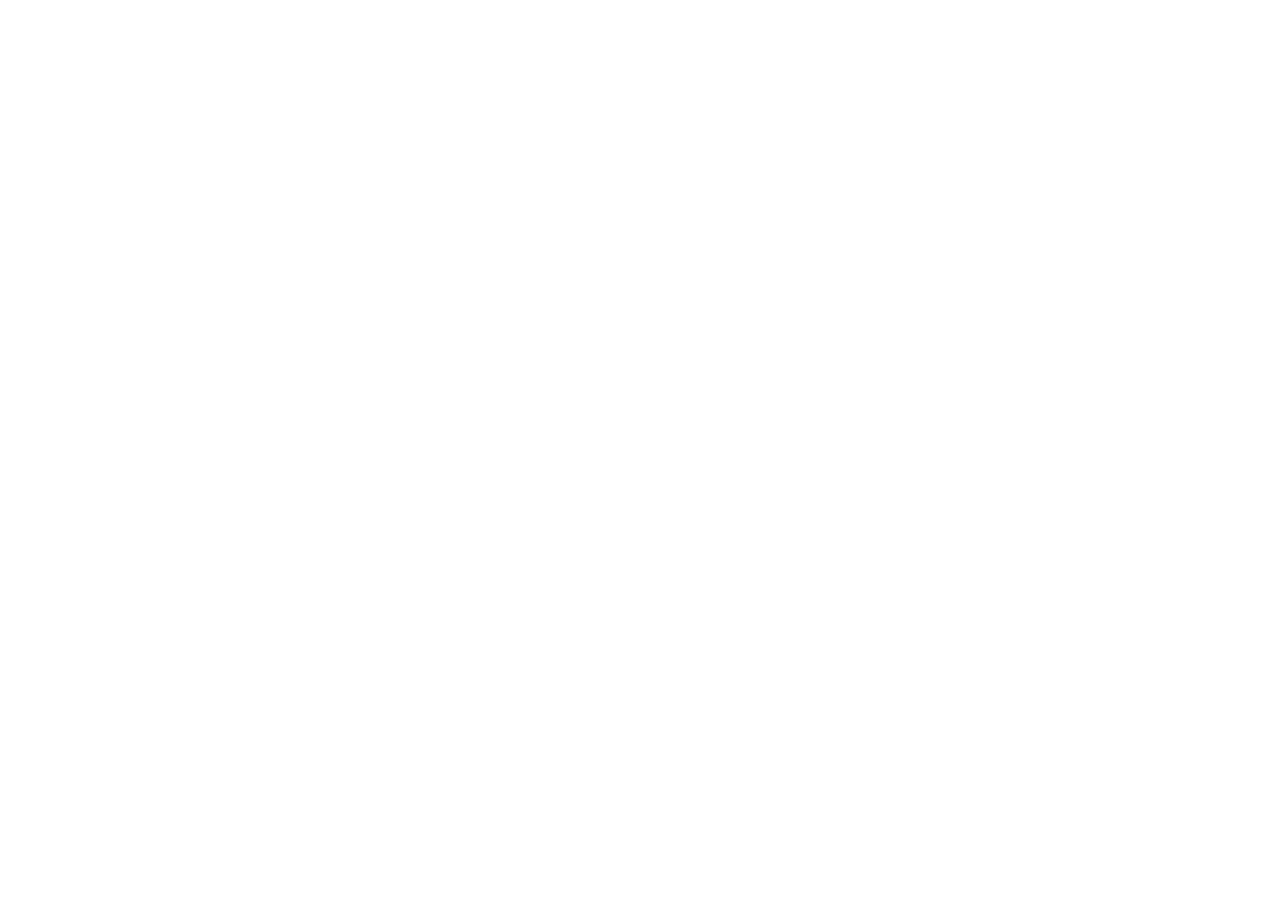
==== index.html @ 35b01867 "Creating the landing page structure" ====
<!DOCTYPE html>
<html lang="en">
  <head>
    <meta charset="UTF-8" />
    <meta http-equiv="X-UA-Compatible" content="IE=edge" />
    <meta name="viewport" content="width=device-width, initial-scale=1.0" />
    <link
      href="https://fonts.googleapis.com/css2?family=Raleway:wght@700&family=Oleo+Script:wght@700&family=Quicksand:wght@300;500&display=swap"
      rel="stylesheet"
    />
    <link rel="stylesheet" href="styles.css" />
    <title>Travel Goals</title>
  </head>
  <body>
    <header>
      <nav></nav>
    </header>
    <main>
      <section></section>
      <section></section>
    </main>
    <footer></footer>
  </body>
</html>
---- styles.css ----
*,
*:before,
*:after {
  box-sizing: border-box;
  margin: 0;
  padding: 0;
}

html {
  font-size: 62.5%;
}

body {
  font-family: "Oleo Script", serif;
  /* font-family: "Raleway", sans-serif; */
}
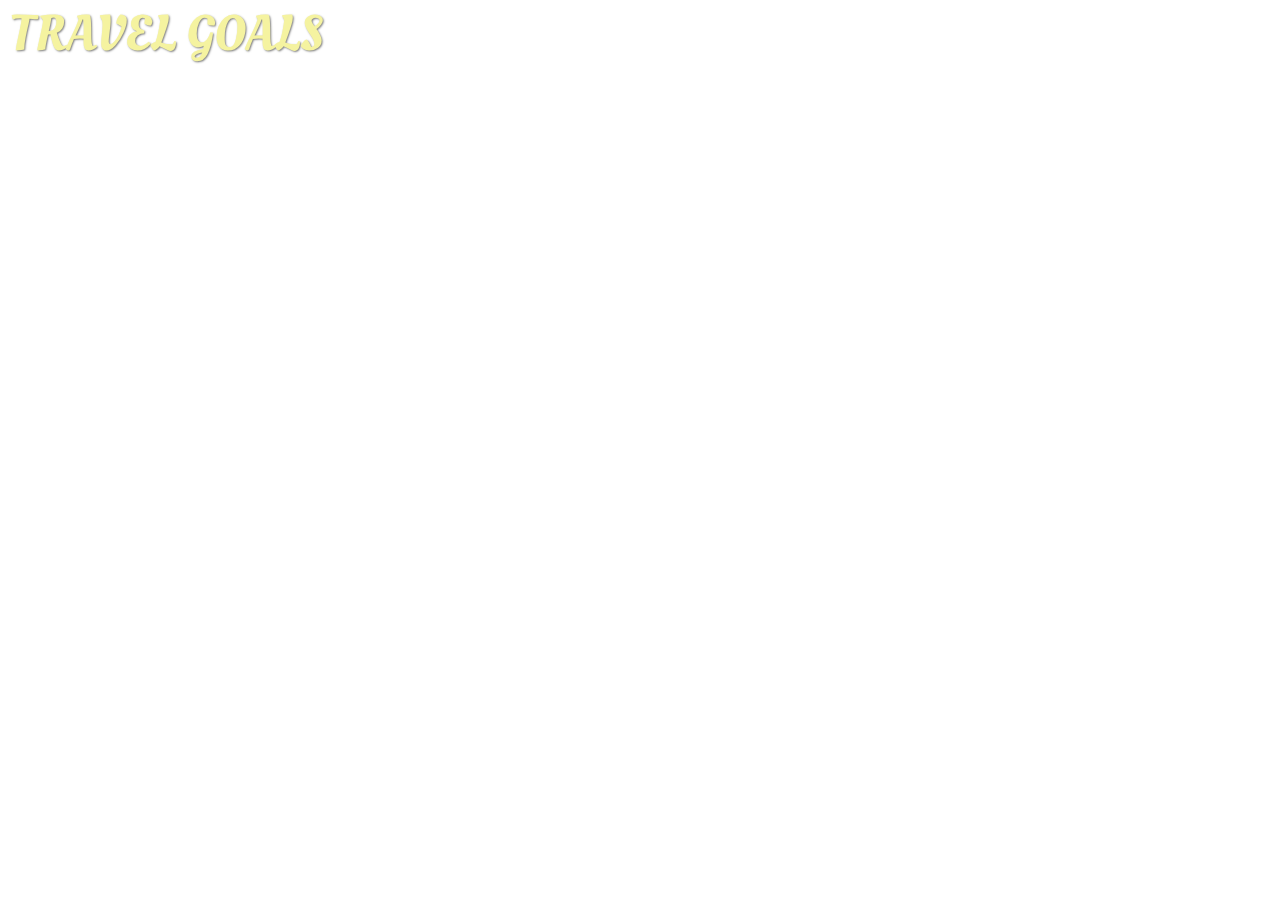
==== commit 937a0399: "Add the page logo" ====
--- a/index.html
+++ b/index.html
@@ -8,11 +8,15 @@
       href="https://fonts.googleapis.com/css2?family=Raleway:wght@700&family=Oleo+Script:wght@700&family=Quicksand:wght@300;500&display=swap"
       rel="stylesheet"
     />
-    <link rel="stylesheet" href="styles.css" />
+    <link rel="stylesheet" href="/shared.css" />
+    <link rel="stylesheet" href="/styles.css" />
     <title>Travel Goals</title>
   </head>
   <body>
     <header>
+      <div id="page-logo">
+        <a href="/index.html">Travel Goals</a>
+      </div>
       <nav></nav>
     </header>
     <main>
--- a/shared.css
+++ b/shared.css
@@ -0,0 +1,27 @@
+*,
+*:before,
+*:after {
+  box-sizing: border-box;
+  margin: 0;
+  padding: 0;
+}
+
+html {
+  font-size: 62.5%;
+}
+
+body {
+  font-family: "Quicksand", sans-serif;
+  /* font-family: "Raleway", sans-serif; */
+}
+
+#page-logo a:link,
+#page-logo a:visited {
+  padding: 1rem;
+  font-family: "Oleo Script", sans-serif;
+  color: rgb(245, 243, 160);
+  font-size: 5rem;
+  text-decoration: none;
+  text-transform: uppercase;
+  text-shadow: 1px 1px 2px rgba(0, 0, 0, 0.5);
+}
--- a/styles.css
+++ b/styles.css
@@ -1,16 +1 @@
-*,
-*:before,
-*:after {
-  box-sizing: border-box;
-  margin: 0;
-  padding: 0;
-}
 
-html {
-  font-size: 62.5%;
-}
-
-body {
-  font-family: "Oleo Script", serif;
-  /* font-family: "Raleway", sans-serif; */
-}
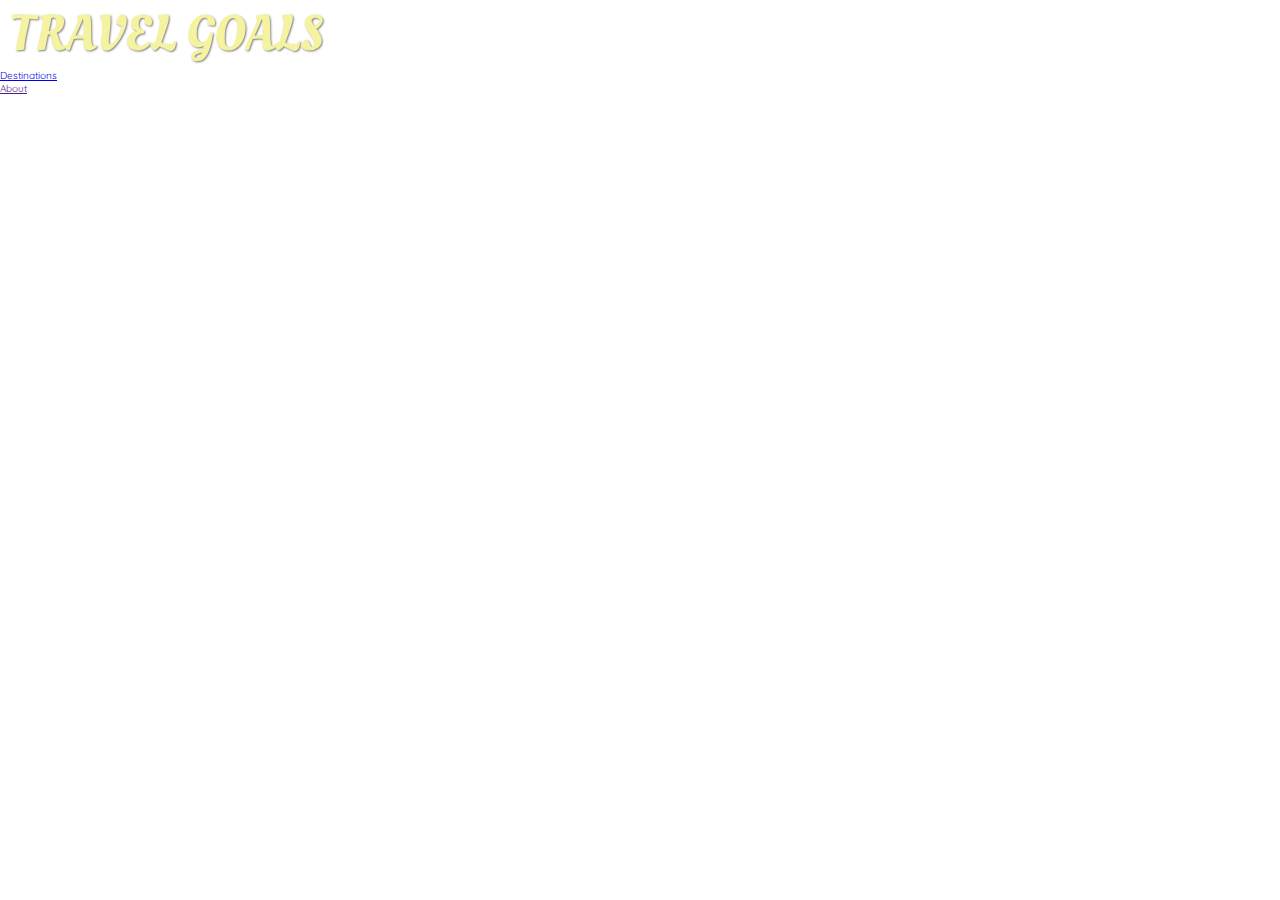
==== commit 3ab42554: "Add the page navigation" ====
--- a/index.html
+++ b/index.html
@@ -17,7 +17,12 @@
       <div id="page-logo">
         <a href="/index.html">Travel Goals</a>
       </div>
-      <nav></nav>
+      <nav>
+        <ul>
+          <li><a href="/places.html">Destinations</a></li>
+          <li><a href="">About</a></li>
+        </ul>
+      </nav>
     </header>
     <main>
       <section></section>
--- a/shared.css
+++ b/shared.css
@@ -15,6 +15,10 @@
   /* font-family: "Raleway", sans-serif; */
 }
 
+ul {
+  list-style: none;
+}
+
 #page-logo a:link,
 #page-logo a:visited {
   padding: 1rem;
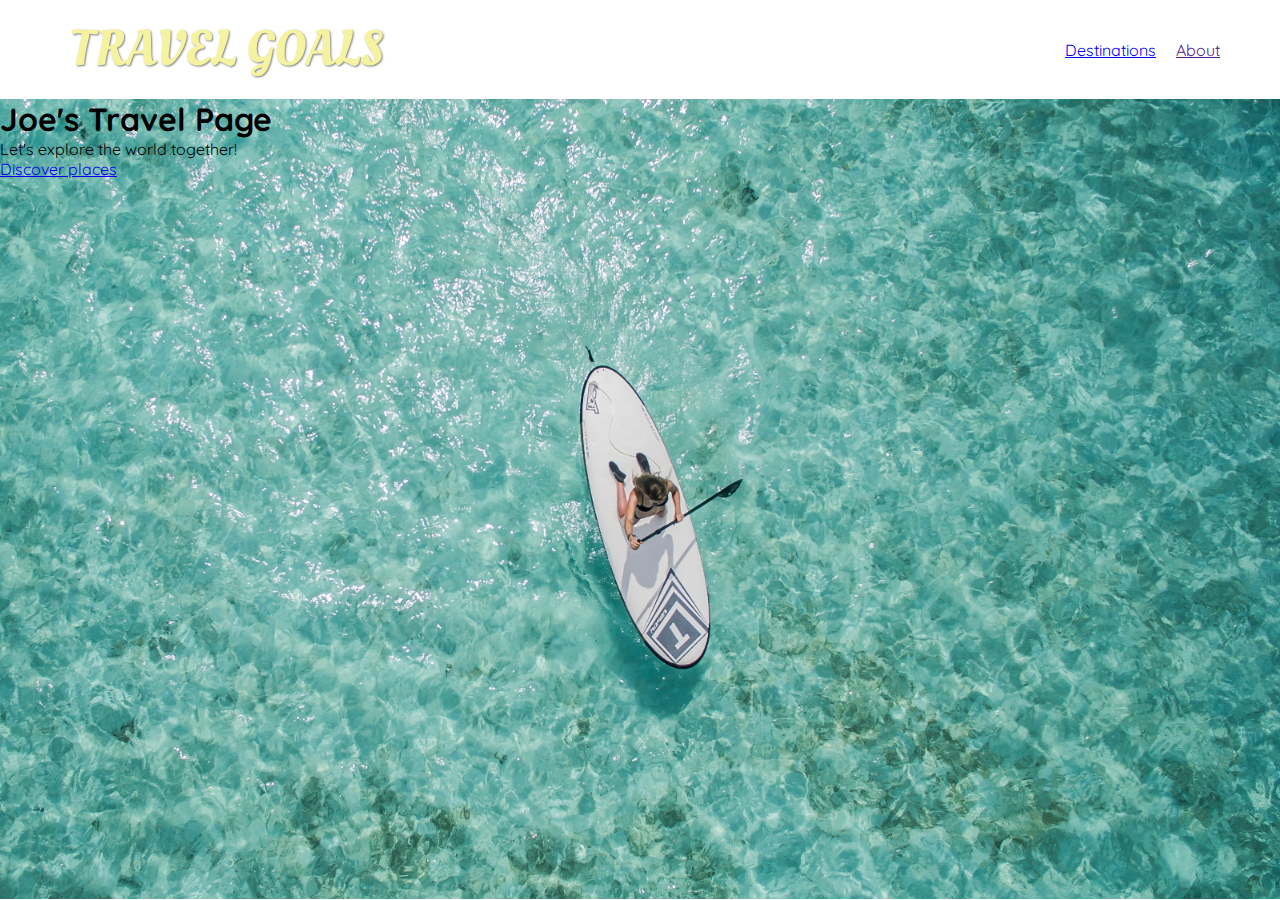
==== commit 6d67e0f6: "Add background image" ====
--- a/index.html
+++ b/index.html
@@ -25,8 +25,12 @@
       </nav>
     </header>
     <main>
-      <section></section>
-      <section></section>
+      <section id="hero">
+        <h1>Joe's Travel Page</h1>
+        <p>Let's explore the world together!</p>
+        <a href="/places.html">Discover places</a>
+      </section>
+      <section id="highlights"></section>
     </main>
     <footer></footer>
   </body>
--- a/shared.css
+++ b/shared.css
@@ -12,11 +12,22 @@
 
 body {
   font-family: "Quicksand", sans-serif;
+  font-size: 1.6rem;
   /* font-family: "Raleway", sans-serif; */
 }
 
 ul {
   list-style: none;
+}
+
+header {
+  display: flex;
+  /* flex-direction: row; */
+  /* flex-wrap: nowrap; */
+  /* flex-flow: column nowrap; */
+  justify-content: space-between;
+  align-items: center;
+  padding: 1.5rem 6rem;
 }
 
 #page-logo a:link,
@@ -29,3 +40,14 @@
   text-transform: uppercase;
   text-shadow: 1px 1px 2px rgba(0, 0, 0, 0.5);
 }
+
+nav ul {
+  display: flex;
+  justify-content: flex-end;
+  align-items: center;
+}
+
+nav ul li {
+  text-align: right;
+  margin-left: 2rem;
+}
--- a/styles.css
+++ b/styles.css
@@ -1 +1,7 @@
-
+#hero {
+  height: 80rem;
+  background: url("/images/places/ocean.jpg");
+  background-position: center;
+  background-size: cover;
+  background-repeat: no-repeat;
+}
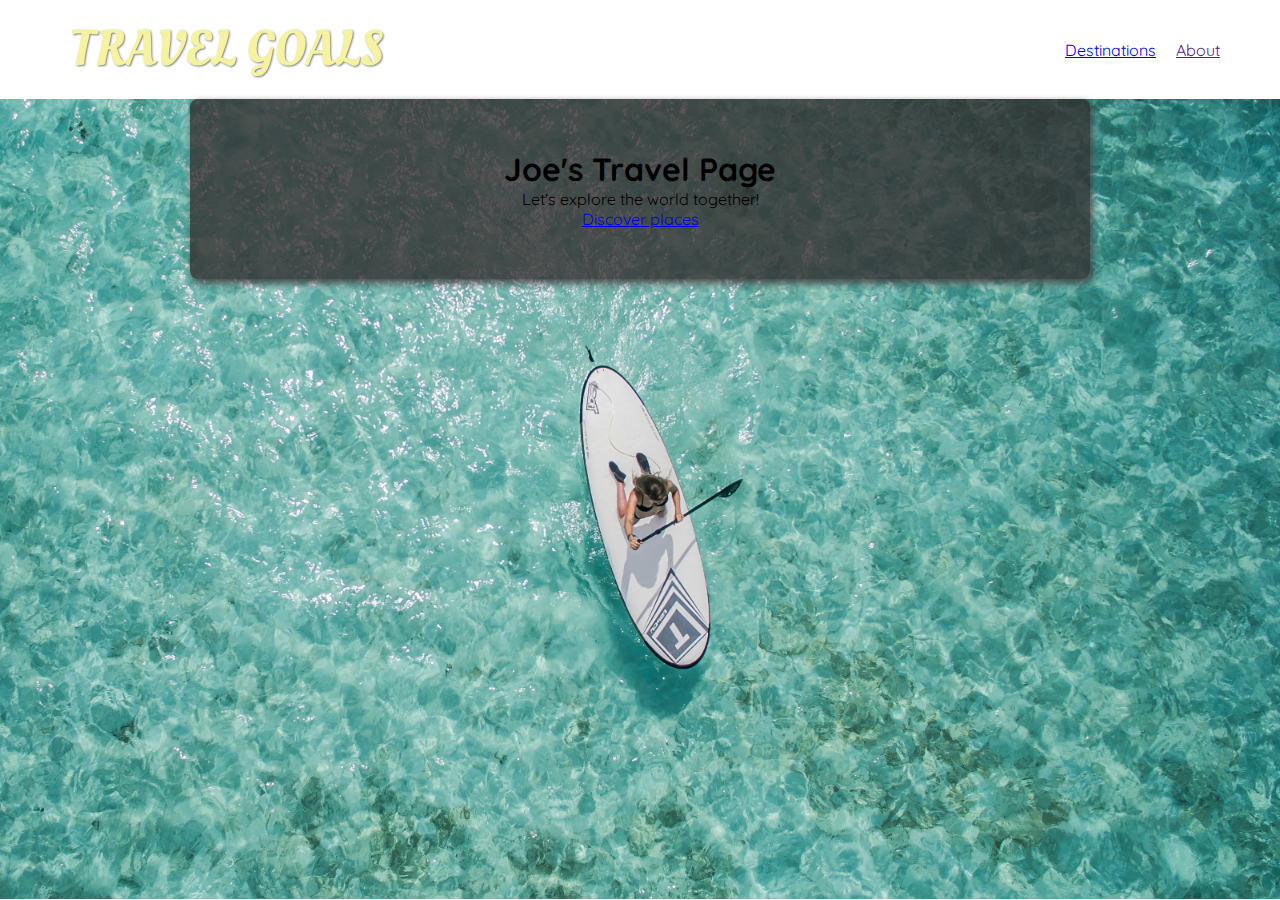
==== commit 240af57d: "Create a container for the hero content" ====
--- a/index.html
+++ b/index.html
@@ -26,9 +26,11 @@
     </header>
     <main>
       <section id="hero">
-        <h1>Joe's Travel Page</h1>
-        <p>Let's explore the world together!</p>
-        <a href="/places.html">Discover places</a>
+        <div id="hero-content">
+          <h1>Joe's Travel Page</h1>
+          <p>Let's explore the world together!</p>
+          <a href="/places.html">Discover places</a>
+        </div>
       </section>
       <section id="highlights"></section>
     </main>
--- a/styles.css
+++ b/styles.css
@@ -5,3 +5,13 @@
   background-size: cover;
   background-repeat: no-repeat;
 }
+
+#hero-content {
+  width: 90rem;
+  background-color: rgba(51, 47, 47, 0.8);
+  box-shadow: 2px 4px 8px rgb(68, 67, 67);
+  border-radius: 8px;
+  text-align: center;
+  padding: 5rem 0;
+  margin: 0 auto;
+}
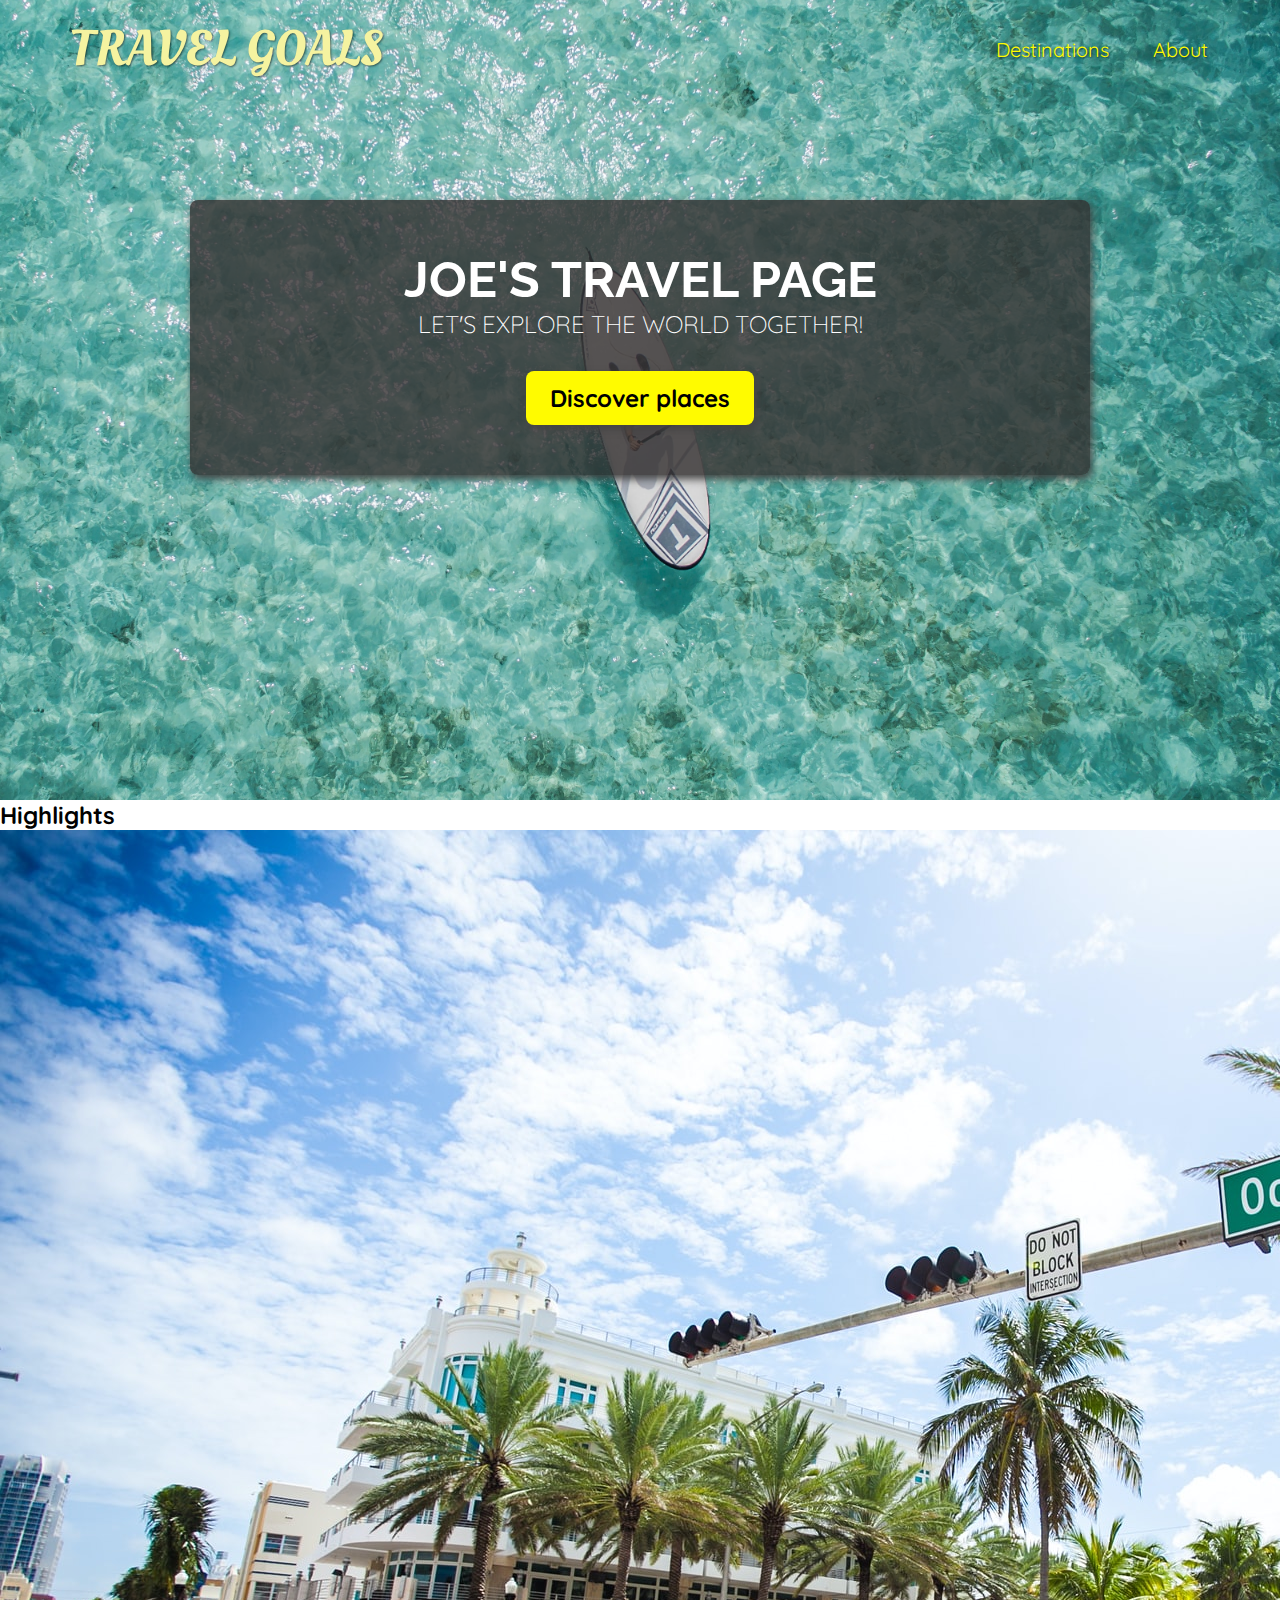
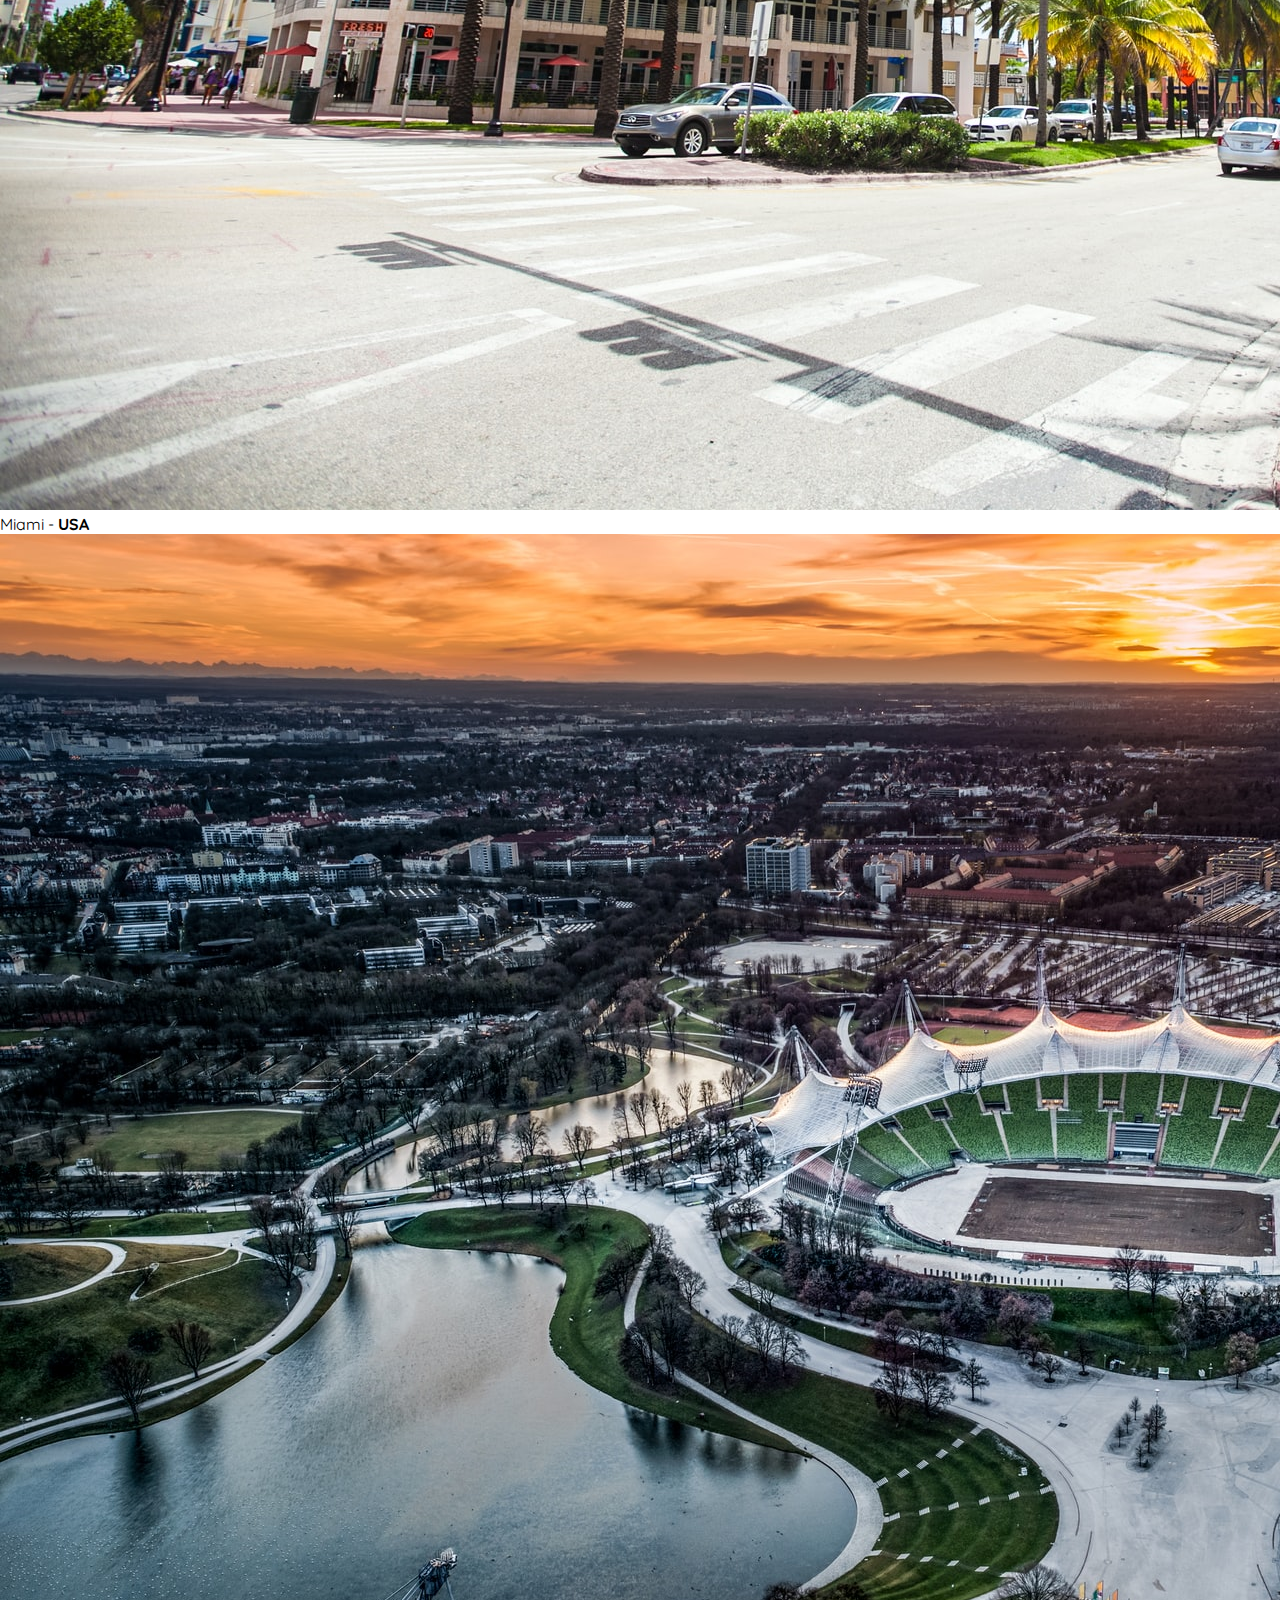
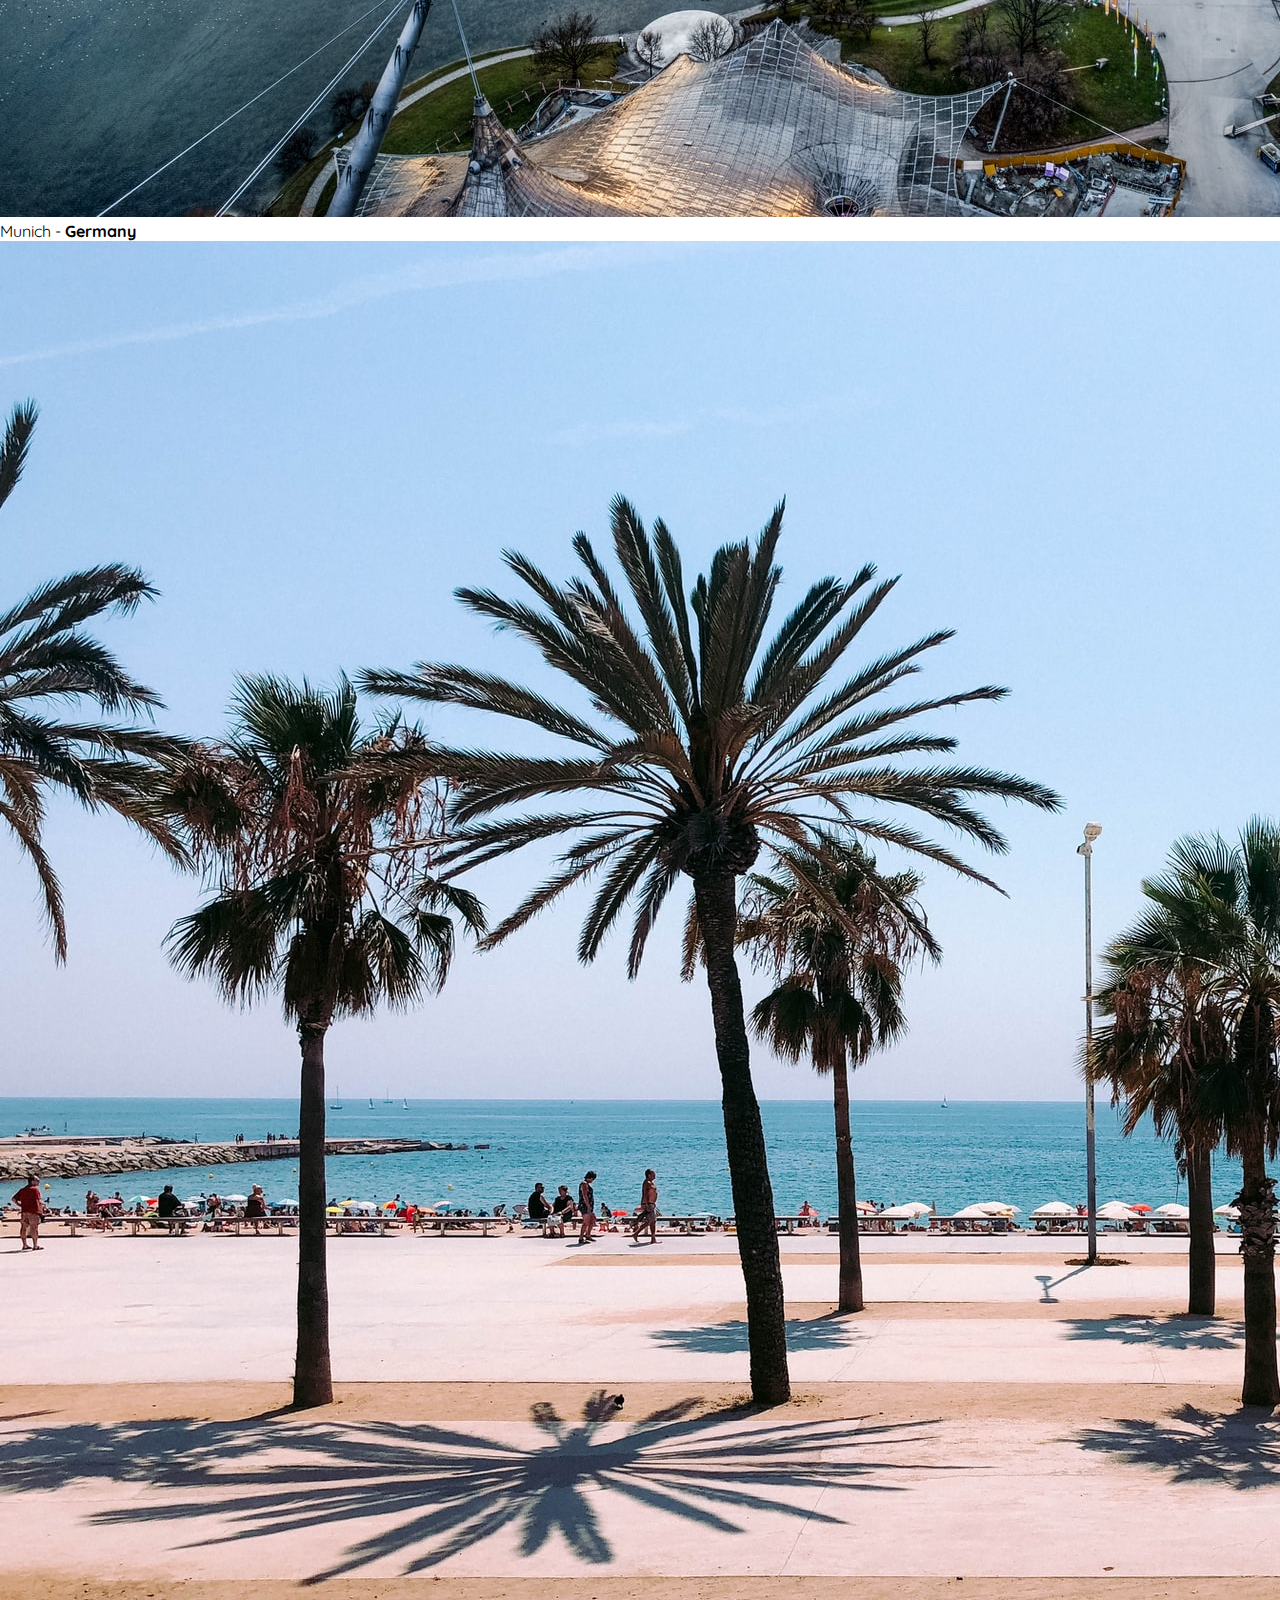
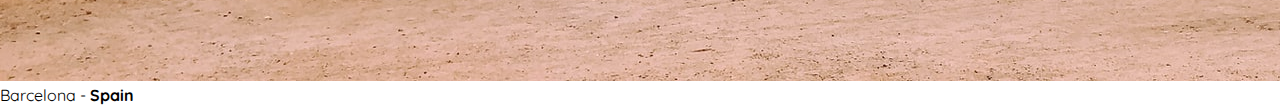
==== commit d8e7988a: "Add HTML code for the highlights section" ====
--- a/index.html
+++ b/index.html
@@ -32,7 +32,32 @@
           <a href="/places.html">Discover places</a>
         </div>
       </section>
-      <section id="highlights"></section>
+      <section id="highlights">
+        <h2>Highlights</h2>
+        <ul id="destinations">
+          <li class="destination">
+            <img
+              src="/images/places/miami.jpg"
+              alt="Miami streets on a sunny day"
+            />
+            <p>Miami - <strong>USA</strong></p>
+          </li>
+          <li class="destination">
+            <img
+              src="/images/places/munich.jpg"
+              alt="Munich football stadium in winter"
+            />
+            <p>Munich - <strong>Germany</strong></p>
+          </li>
+          <li class="destination">
+            <img
+              src="/images/places/barcelona.jpg"
+              alt="Palm beach in Barcelona"
+            />
+            <p>Barcelona - <strong>Spain</strong></p>
+          </li>
+        </ul>
+      </section>
     </main>
     <footer></footer>
   </body>
--- a/shared.css
+++ b/shared.css
@@ -1,3 +1,8 @@
+:root {
+  --primary-color: rgb(255, 251, 0);
+  --default-box-shadow: 2px 4px 8px rgb(68, 67, 67);
+  --default-text-shadow: 1px 1px 2px rgba(0, 0, 0, 0.5);
+}
 *,
 *:before,
 *:after {
@@ -28,6 +33,10 @@
   justify-content: space-between;
   align-items: center;
   padding: 1.5rem 6rem;
+  position: absolute;
+  top: 0;
+  left: 0;
+  width: 100%;
 }
 
 #page-logo a:link,
@@ -38,7 +47,7 @@
   font-size: 5rem;
   text-decoration: none;
   text-transform: uppercase;
-  text-shadow: 1px 1px 2px rgba(0, 0, 0, 0.5);
+  text-shadow: var(--default-text-shadow);
 }
 
 nav ul {
@@ -51,3 +60,19 @@
   text-align: right;
   margin-left: 2rem;
 }
+
+nav ul li a:link,
+nav ul li a:visited {
+  color: var(--primary-color);
+  text-decoration: none;
+  font-size: 2rem;
+  padding: 1.2rem;
+  text-shadow: var(--default-text-shadow);
+  border-radius: 6px;
+}
+
+nav ul li a:hover,
+nav ul li a:active {
+  color: rgb(77, 77, 77);
+  background-color: var(--primary-color);
+}
--- a/styles.css
+++ b/styles.css
@@ -9,9 +9,44 @@
 #hero-content {
   width: 90rem;
   background-color: rgba(51, 47, 47, 0.8);
-  box-shadow: 2px 4px 8px rgb(68, 67, 67);
+  box-shadow: var(--default-box-shadow);
   border-radius: 8px;
   text-align: center;
   padding: 5rem 0;
   margin: 0 auto;
+  position: relative;
+  top: 20rem;
 }
+
+#hero-content h1 {
+  color: #fff;
+  text-transform: uppercase;
+  font-size: 5rem;
+  font-family: "Raleway", sans-serif;
+}
+
+#hero-content p {
+  color: #fff;
+  text-transform: uppercase;
+  font-size: 2.4rem;
+  font-weight: 300;
+  margin-bottom: 3.2rem;
+}
+
+#hero-content a:link,
+#hero-content a:visited {
+  display: inline-block;
+  text-decoration: none;
+  background-color: var(--primary-color);
+  padding: 1.2rem 2.4rem;
+  color: #000;
+  font-size: 2.4rem;
+  font-weight: 700;
+  border-radius: 8px;
+  box-shadow: var(--default-box-shadow);
+}
+
+#hero-content a:hover,
+#hero-content a:active {
+  background-color: rgb(255, 238, 0);
+}
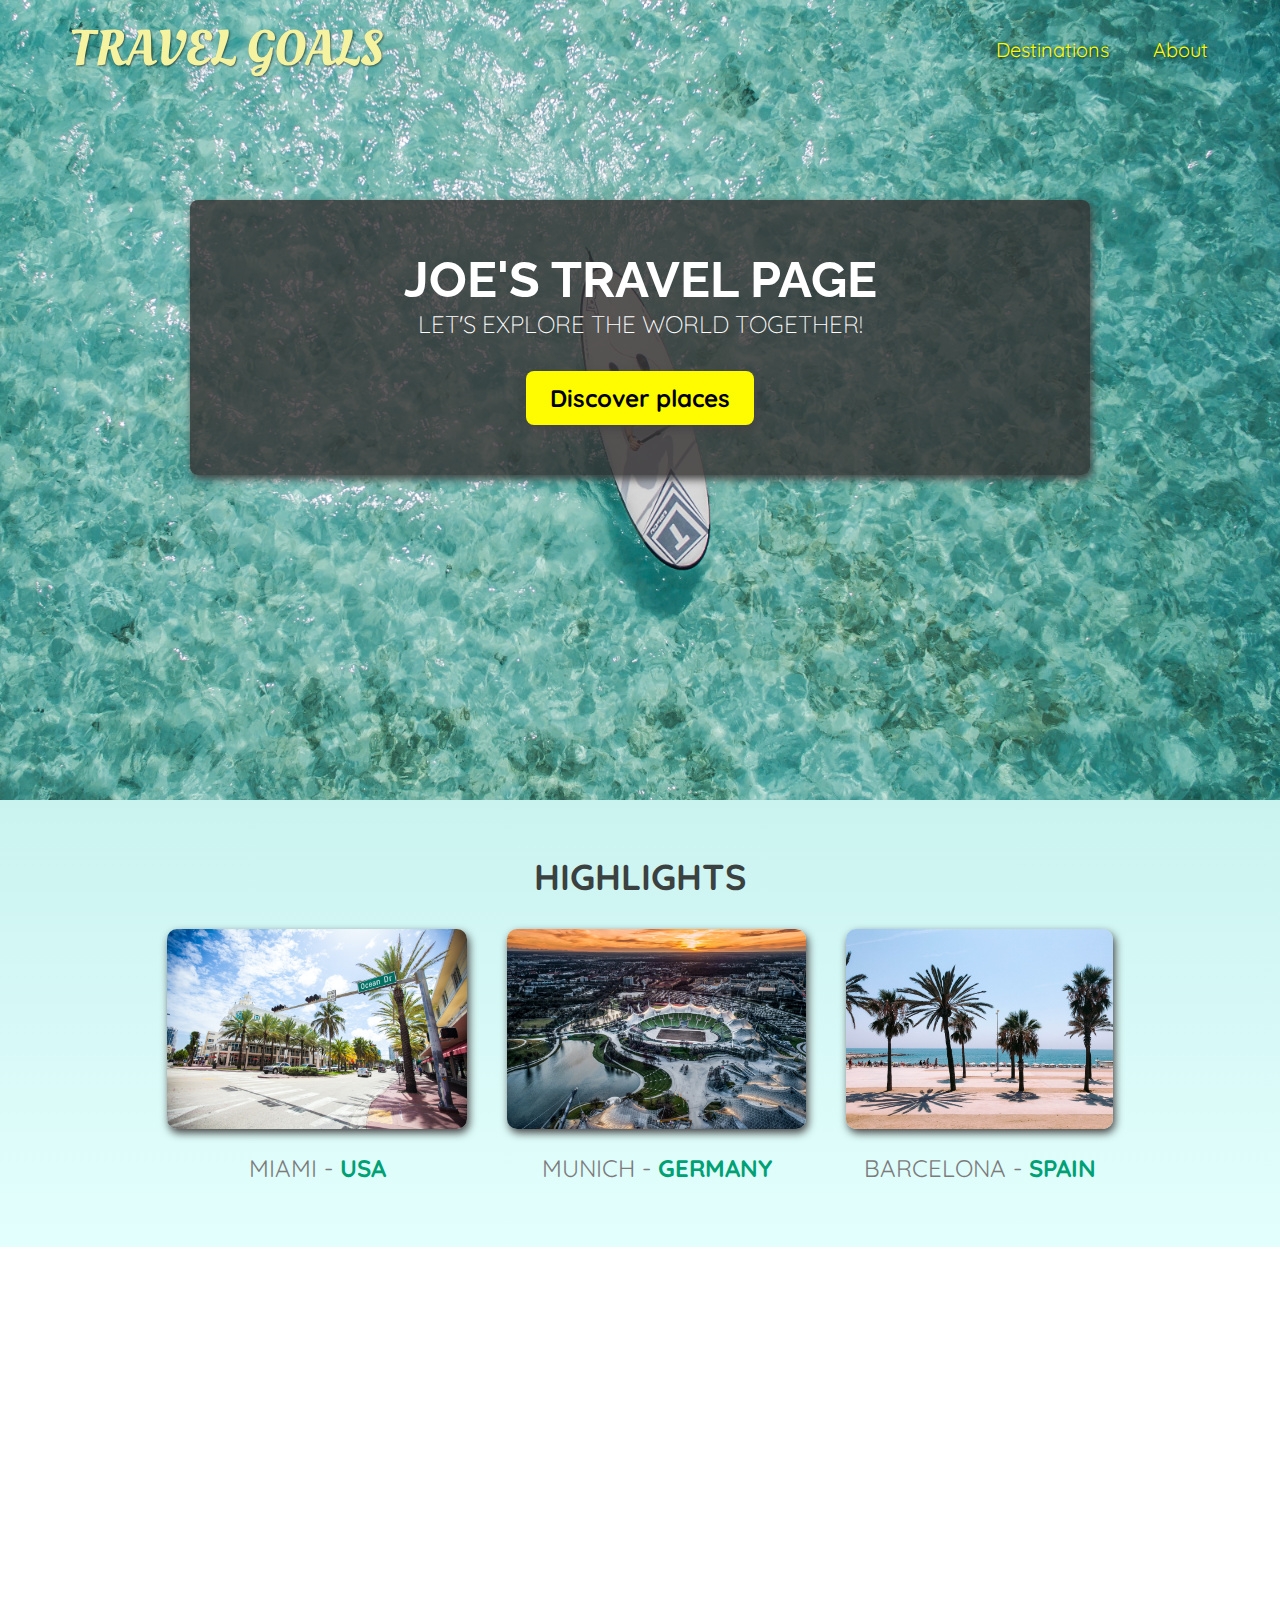
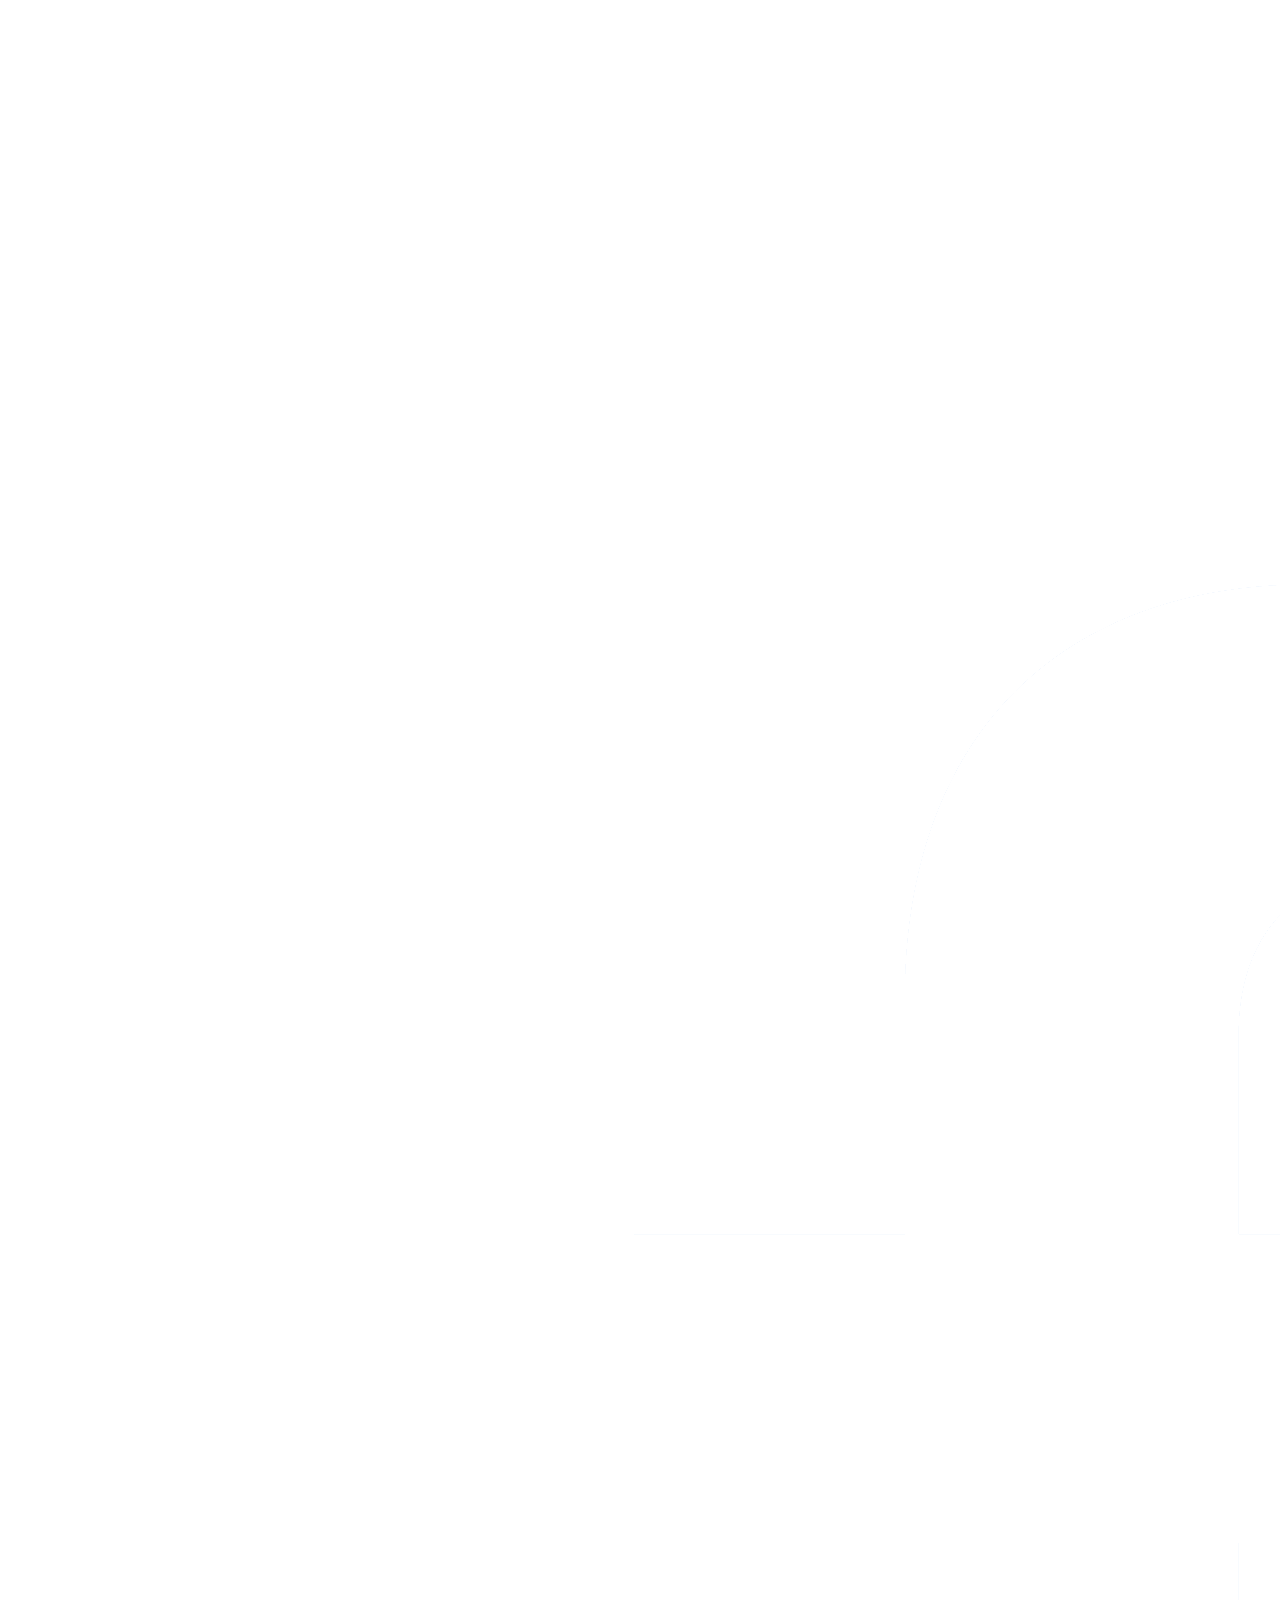
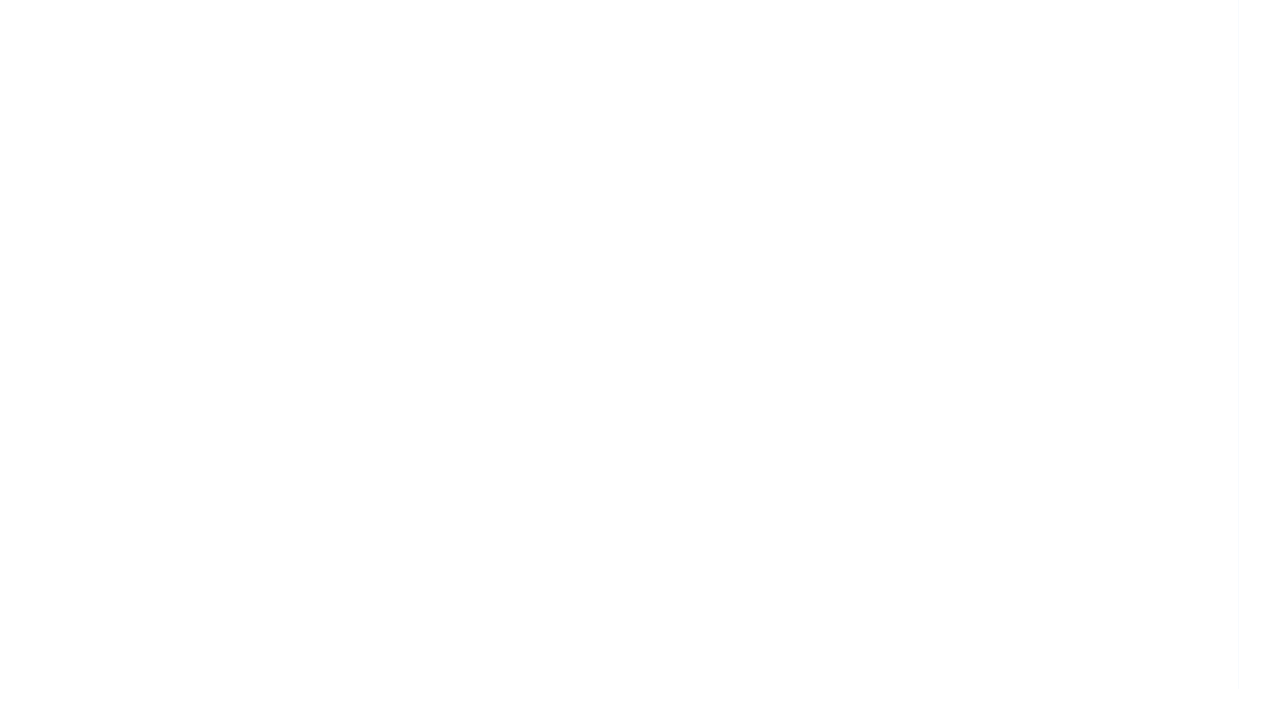
==== commit a9aa99fa: "Add HTML content for the footer section" ====
--- a/index.html
+++ b/index.html
@@ -59,6 +59,21 @@
         </ul>
       </section>
     </main>
-    <footer></footer>
+    <footer>
+      <ul>
+        <li>
+          <a href="https://www.instagram.com"
+            ><img src="/images/icons/insta.png" alt="Get in touch on Instagram"
+          /></a>
+        </li>
+        <li>
+          <a href="https://www.facebook.com"
+            ><img
+              src="/images/icons/facebook.png"
+              alt="Get in touch on Facebook"
+          /></a>
+        </li>
+      </ul>
+    </footer>
   </body>
 </html>
--- a/styles.css
+++ b/styles.css
@@ -50,3 +50,48 @@
 #hero-content a:active {
   background-color: rgb(255, 238, 0);
 }
+
+#highlights {
+  padding: 2.4rem;
+  background: linear-gradient(0deg, rgb(227, 255, 253), rgb(202, 243, 240));
+}
+
+#highlights h2 {
+  text-transform: uppercase;
+  text-align: center;
+  font-size: 3.6rem;
+  color: rgb(59, 65, 64);
+  margin: 3rem 0;
+}
+
+#destinations {
+  display: flex;
+  justify-content: center;
+  width: 90%;
+  margin: 0 auto 4rem;
+}
+
+.destination {
+  margin: 0 2rem;
+  text-transform: uppercase;
+}
+
+.destination img {
+  height: 20rem;
+  width: 100%;
+  /* height: auto; */
+  box-shadow: var(--default-box-shadow);
+  border-radius: 10px;
+  object-fit: cover;
+}
+
+.destination p {
+  text-align: center;
+  font-size: 2.4rem;
+  color: rgb(124, 123, 123);
+  margin-top: 2rem;
+}
+
+.destination p strong {
+  color: rgb(0, 160, 117);
+}
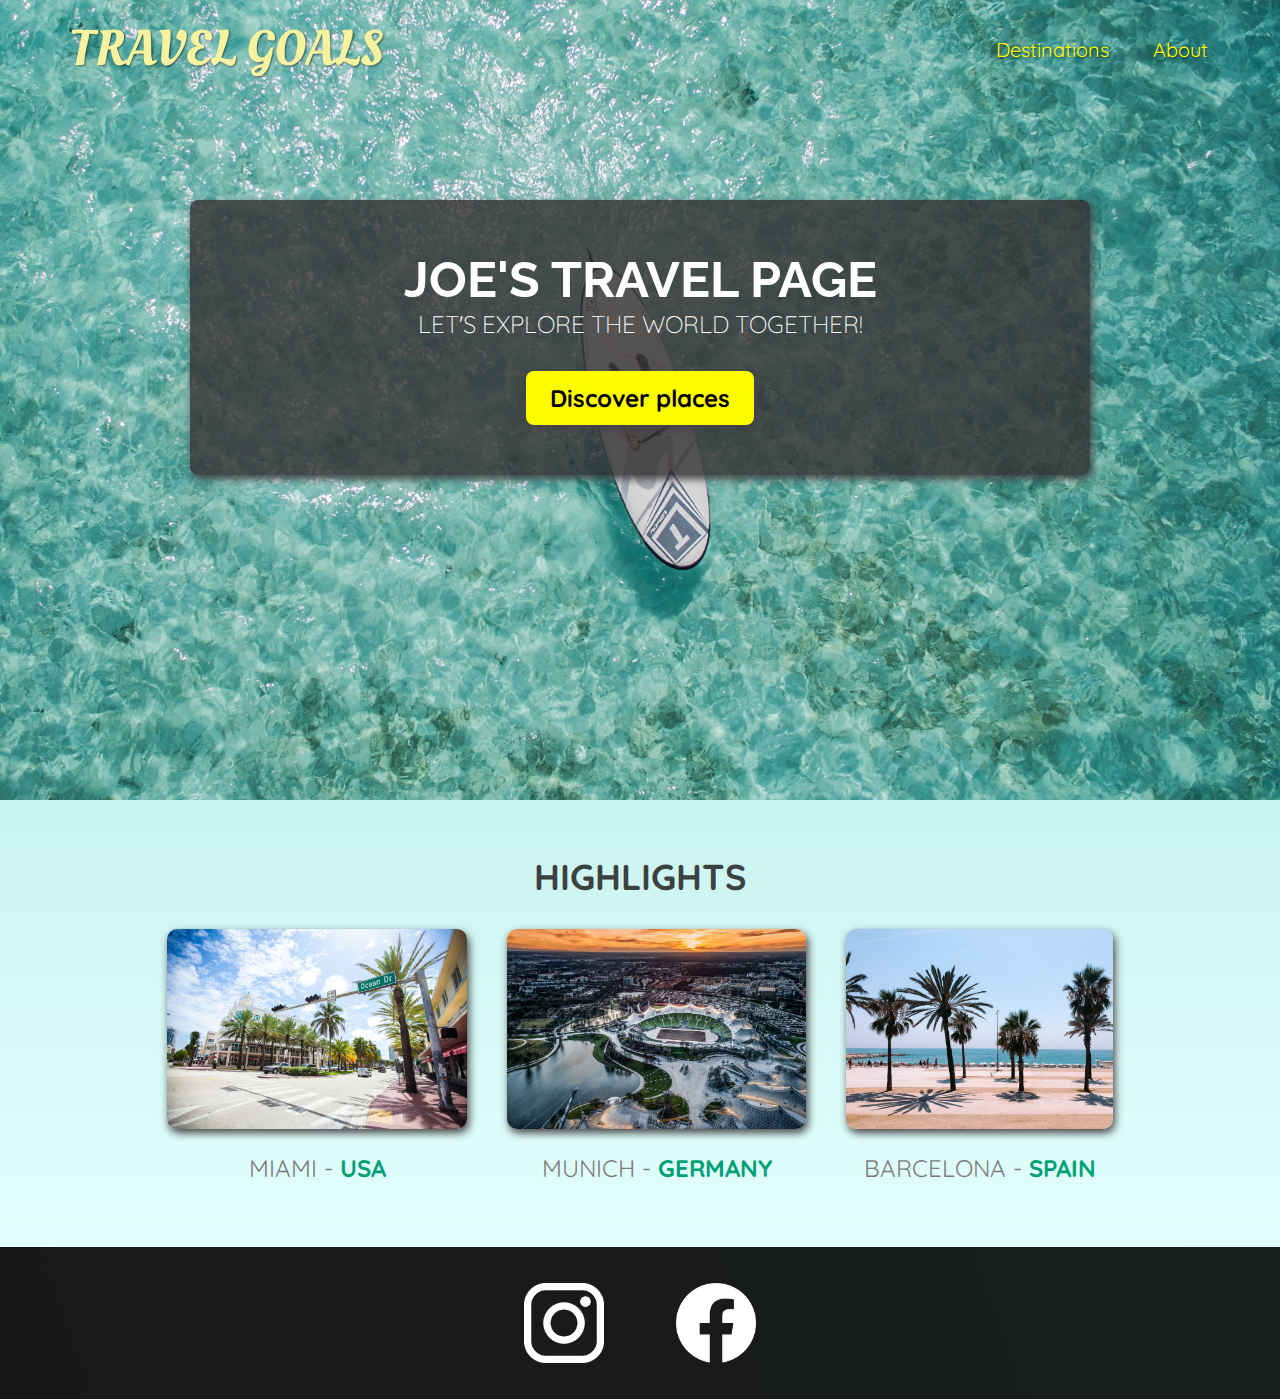
==== commit 16d7f15d: "Style the footer section" ====
--- a/index.html
+++ b/index.html
@@ -62,12 +62,12 @@
     <footer>
       <ul>
         <li>
-          <a href="https://www.instagram.com"
+          <a href="https://www.instagram.com" target="_blank"
             ><img src="/images/icons/insta.png" alt="Get in touch on Instagram"
           /></a>
         </li>
         <li>
-          <a href="https://www.facebook.com"
+          <a href="https://www.facebook.com" target="_blank"
             ><img
               src="/images/icons/facebook.png"
               alt="Get in touch on Facebook"
--- a/shared.css
+++ b/shared.css
@@ -76,3 +76,26 @@
   color: rgb(77, 77, 77);
   background-color: var(--primary-color);
 }
+
+footer {
+  background: linear-gradient(70deg, rgb(24, 24, 24), rgb(25, 29, 29));
+  padding: 3.6rem;
+}
+
+footer ul {
+  display: flex;
+  justify-content: center;
+  /* gap: 2rem; */
+}
+
+footer ul li {
+  width: 8rem;
+  height: 8rem;
+  margin: 0 3.6rem;
+}
+
+footer ul li a img {
+  display: block;
+  width: 100%;
+  height: auto;
+}
